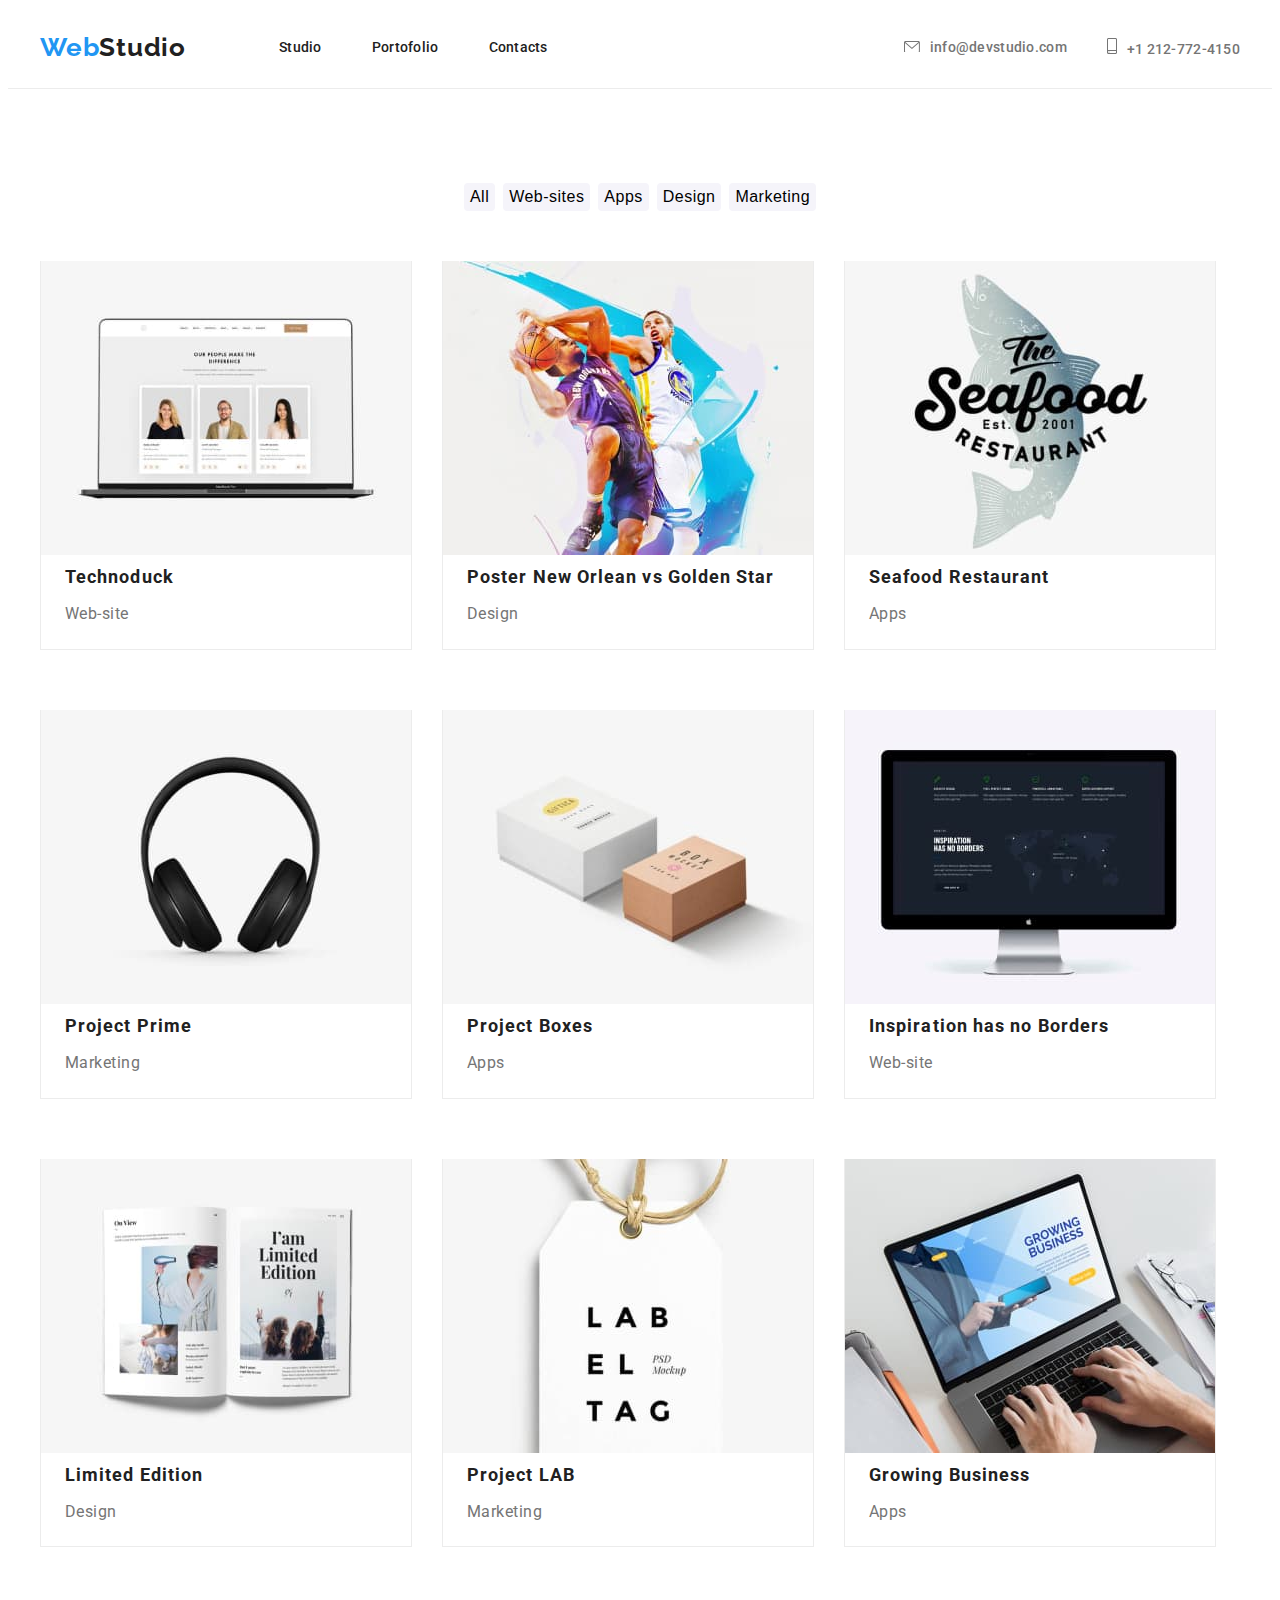
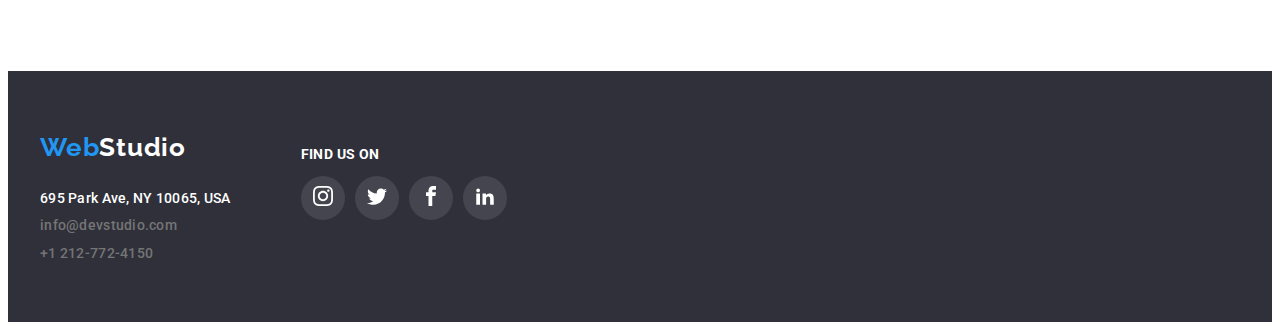
==== portofolio.html @ 4a03c385 "up" ====
<!DOCTYPE html>
<html lang="en">
  <head>
    <link rel="preconnect" href="https://fonts.googleapis.com" />
    <link rel="preconnect" href="https://fonts.gstatic.com" crossorigin />
    <link href="https://fonts.googleapis.com/css2?family=Raleway:wght@700&family=Roboto:wght@400;500;700;900&display=swap" rel="stylesheet" />
    <link rel="stylesheet" href="./css/styles.css" />
    <link rel="stylesheet" href="node_modules/modern-normalize/modern-normalize.css" />
    <meta charset="UTF-8" />
    <title>Portofolio</title>
  </head>
  <body>
    <header class="page-header">
      <section class="container page-header">
        <a class="logo" href="index.html">Studio</a>
        <nav class="header-navigation">
          <ul class="navigation-list undecorated-list">
            <li class="navigation-item"><a class="navigation-elements" href="index.html">Studio</a></li>
            <li class="navigation-item"><a class="navigation-elements" href="portofolio.html">Portofolio</a></li>
            <li class="navigation-item"><a class="navigation-elements" href="contacts.html">Contacts</a></li>
          </ul>
        </nav>
        <ul class="undecorated-list right-navigation-list">
          <li class="navigation-item">
            <a class="contact-list" href="mailto:info@devstudio.com"
              ><svg width="16px" height="12px"><use href="/images/icons.svg#icon-envelope"></use></svg>info@devstudio.com</a
            >
          </li>
          <li class="navigation-item">
            <a class="contact-list" href="tel:+12127724150"
              ><svg width="10px" height="16px"><use href="/images/icons.svg#icon-smartphone"></use></svg>+1 212-772-4150</a
            >
          </li>
        </ul>
      </section>
    </header>
    <main>
      <section class="section">
        <div class="container">
          <ul class="undecorated-list filter-section">
            <li class="filter-button"><button class="filter-list" type="button">All</button></li>
            <li class="filter-button"><button class="filter-list" type="button">Web-sites</button></li>
            <li class="filter-button"><button class="filter-list" type="button">Apps</button></li>
            <li class="filter-button"><button class="filter-list" type="button">Design</button></li>
            <li class="filter-button"><button class="filter-list" type="button">Marketing</button></li>
          </ul>
          <ul class="undecorated-list images-section">
            <li class="image-item">
              <img class="image-list" src="./images/laptop.jpg" alt="laptop" />
              <h2 class="image-title">Technoduck</h2>
              <p class="image-text">Web-site</p>
            </li>
            <li class="image-item">
              <img class="image-list" src="./images/basketball_player.jpg" alt="basketball player" />
              <h2 class="image-title">Poster New Orlean vs Golden Star</h2>
              <p class="image-text">Design</p>
            </li>
            <li class="image-item">
              <img class="image-list" src="./images/seafood_logo.jpg" alt="sea food logo" />
              <h2 class="image-title">Seafood Restaurant</h2>
              <p class="image-text">Apps</p>
            </li>
            <li class="image-item">
              <img class="image-list" src="./images/headphones.jpg" alt="headphones" />
              <h2 class="image-title">Project Prime</h2>
              <p class="image-text">Marketing</p>
            </li>
            <li class="image-item">
              <img class="image-list" src="./images/two_boxes.jpg" alt="two boxes" />
              <h2 class="image-title">Project Boxes</h2>
              <p class="image-text">Apps</p>
            </li>
            <li class="image-item">
              <img class="image-list" src="./images/computer_screen.jpg" alt="computer screen" />
              <h2 class="image-title">Inspiration has no Borders</h2>
              <p class="image-text">Web-site</p>
            </li>
            <li class="image-item">
              <img class="image-list" src="./images/book_page.jpg" alt="book page" />
              <h2 class="image-title">Limited Edition</h2>
              <p class="image-text">Design</p>
            </li>
            <li class="image-item">
              <img class="image-list" src="./images/necklace.jpg" alt="necklace" />
              <h2 class="image-title">Project LAB</h2>
              <p class="image-text">Marketing</p>
            </li>
            <li class="image-item">
              <img class="image-list" src="./images/using_laptop.jpg" alt="using laptop" />
              <h2 class="image-title">Growing Business</h2>
              <p class="image-text">Apps</p>
            </li>
          </ul>
        </div>
      </section>
    </main>
    <footer class="page-footer">
      <section class="container footer-items">
        <section class="footer-block">
      <a class="footer-logo footer-item" href="index.html">Studio</a>
      <address>
        <ul class="undecorated-list footer-list footer-item">
          <li class="footer-list-item"><a class="contact-list-footer" id="location" href="">695 Park Ave, NY 10065, USA</a></li>
          <li class="footer-list-item"><a class="contact-list-footer" href="mailto:info@devstudio.com">info@devstudio.com</a></li>
          <li class="footer-list-item"><a class="contact-list-footer" href="tel:+12127724150">+1 212-772-4150</a></li>
        </ul>
      </address></section>
      <section class="footer-block">
        <h3 class="footer-social-media-text">Find us on</h3>
        <div class="media-icons">
          <ul class="icon-list undecorated-list">
          <li class="icon-list-item-footer"><a href="#"><svg class="social-media-icons" width="20px" height="20px"><use href="/images/icons.svg#icon-instagram"></use></svg></a></li>
          <li class="icon-list-item-footer"> <a href="#"><svg class="social-media-icons" width="20px" height="20px"><use href="/images/icons.svg#icon-twitter"></use></svg></li></a>
          <li class="icon-list-item-footer"><a href="#"><svg class="social-media-icons" width="20px" height="20px"><use href="/images/icons.svg#icon-facebook"></use></svg></li></a>
          <li class="icon-list-item-footer"><a href="#"><svg class="social-media-icons" width="20px" height="20px"><use href="/images/icons.svg#icon-linkedin2"></use></svg></li></a>
        </ul></div>
      </section></section>
    </footer>
  </body>
</html>
---- css/styles.css ----
:root {
  --main-text-color: #212121;
  --main-backgroundcolor: #FFFFFF;
  --logo-color: #2196F3;

}

body {
  font-family: 'Roboto', sans-serif;
  font-style: normal;
  font-weight: 500;
  font-size: 14px;
  line-height: 1.14;
  color: var(--main-text-color);
  background-color: var(--main-backgroundcolor);
}

ul,
h1,
h2 {
  margin: 0;
  padding: 0px;
}

.page-header {
  display: flex;
  border-bottom: 1px solid #ECECEC;
  height: 80px;
  align-items: center;
  flex-direction: row;
}


.navigation-list,
.right-navigation-list {
  display: flex;
  flex-direction: row;
  gap: 50px;
}

.navigation-list,
.header-navigation {
  flex-grow: 1;
}

.right-navigation-list {
  display: flex;
  flex-direction: row;
  gap: 40px;
  align-items: center;
}

.navigation-item a svg {
  margin-right: 10px;
}

.navigation-item svg {
  color: #757575;
}

.navigation-list .navigation-elements {
  letter-spacing: 0.02em;
  color: var(--main-text-color);
  text-decoration: none;
}

.navigation-elements:hover {
  color: var(--logo-color);
}

.navigation-elements:focus {
  color: var(--logo-color);
}

.contact-list {
  letter-spacing: 0.02em;
  color: #757575;
  text-decoration: none;
  font-style: normal;
}


.contact-list:hover {
  color: var(--logo-color);
}

.contact-list:focus {
  color: var(--logo-color);
}

.logo {
  font-family: 'Raleway', sans-serif;
  font-weight: 700;
  font-size: 26px;
  line-height: 1.19;
  letter-spacing: 0.03em;
  text-decoration: none;
  color: var(--main-text-color);
  margin-right: 93px;

}

.logo::before {
  content: "Web";
  font-family: 'Raleway', sans-serif;
  font-weight: 700;
  font-size: 26px;
  line-height: 1.19;
  letter-spacing: 0.03em;
  color: var(--logo-color);
  text-decoration: none;
}

.section {
  padding-top: 94px;
  padding-bottom: 94px;
}

.undecorated-list {
  list-style: none;
}

.container {
  width: 1200px;
  margin: 0px auto;
}

.filter-section {
  display: flex;
  justify-content: center;
  margin-bottom: 50px;
  gap: 8px;
}

.filter-list {
  cursor: pointer;
  background: #F5F4FA;
  border-radius: 4px;
  border: none;
  font-size: 16px;
  line-height: 1.62;
  text-align: center;
  letter-spacing: 0.03em;
}

.filter-list:hover {
  background-color: var(--logo-color);
  color: #FFFFFF;
  box-shadow: 0px 3px 1px rgba(0, 0, 0, 0.1), 0px 1px 2px rgba(0, 0, 0, 0.08), 0px 2px 2px rgba(0, 0, 0, 0.12);
}

.filter-list:focus {
  background-color: var(--logo-color);
  color: #FFFFFF;
}

.images-section {
  display: flex;
  flex-wrap: wrap;
  flex-direction: row;
  gap: 30px;
}

.image-item {
  margin-bottom: 30px;
}

.image-list {
  width: 370px;
  list-style: none;

}

.image-item {
  border-bottom: 1px solid #ECECEC;
  border-right: 1px solid #ECECEC;
  border-left: 1px solid #ECECEC;

}

.image-item:hover {
  box-shadow: 0px 1px 1px rgba(0, 0, 0, 0.12), 0px 4px 4px rgba(0, 0, 0, 0.06), 1px 4px 6px rgba(0, 0, 0, 0.16);
}

.image-title {
  font-weight: 700;
  font-size: 18px;
  line-height: 2;
  letter-spacing: 0.06em;
  margin-left: 24px;
}

.image-text {
  font-weight: 400;
  font-size: 16px;
  line-height: 1.87;
  letter-spacing: 0.03em;
  color: #757575;
  margin-bottom: 20px;
  margin-top: 4px;
  margin-left: 24px;
}

/* StudioSection*/


.hero-section {
  background: #2F303A;
  box-sizing: border-box;
  display: flex;
  height: 600px;
  align-items: center;
  justify-content: center;
  flex-direction: column;
  width: 100%;
  background: linear-gradient(rgba(0, 0, 0, 0.60), rgba(0, 0, 0, 0.60)), url(/images/poeple_at_desk.jpg)
}

.hero-section h1 {
  font-weight: 900;
  font-size: 44px;
  line-height: 1.36;
  text-align: center;
  letter-spacing: 0.06em;
  text-transform: uppercase;
  color: #FFFFFF;
  width: 696px;
  margin-bottom: 30px;
}

.hero-section button {
  background: #2196F3;
  box-shadow: 0px 4px 4px rgba(0, 0, 0, 0.15);
  border-radius: 4px;
  border: none;
  font-weight: 700;
  font-size: 16px;
  line-height: 1.88;
  letter-spacing: 0.06em;
  color: #FFFFFF;
  padding: 10px 19px 10px 20px;
}

.what-we-do-section {
  background: #FFFFFF;
}

.activities-icons {
  background-color: #F5F4FA;
  width: 270px;
  height: 120px;
  border-radius: 4px;
  margin-bottom: 30px;
}

.what-we-do-section ul,
.our-team-section ul,
.contact-list,
.navigation-elements {
  list-style: none;
}


.icon-list {
  display: flex;
  flex-direction: row;
  gap: 10px;
  justify-content: center;
}

.media-icons {
  display: flex;
  justify-content: center;
  margin-bottom: 30px;
}

.icon-list .icon-list-item {
  display: flex;
  width: 44px;
  height: 44px;
  align-items: center;
  justify-content: center;
}

.icon-list .icon-list-item:hover {
  background: #2196F3;
  border-radius: 50%;

}

.icon-list-item a {
  color: #AFB1B8;
}

.icon-list-item svg {
  fill: currentColor;
}

.icon-list-item a:hover {
  color: #FFFFFF;
}

.activities-section,
.team-images,
.studio-images,
.customers-icons {
  display: flex;
  justify-content: center;
}

.studio-images,
.activities-section,
.team-images {
  gap: 30px;
}

.activities-item svg {
  fill: currentColor;
}

.team-images {
  justify-content: center;
}

.activities-title {
  margin-top: 94px;
}

.activities-item h3 {
  margin: 0px 0px 10px 0px;
}

.main-titles {
  font-weight: 700;
  font-size: 36px;
  line-height: 42px;
  text-align: center;
  letter-spacing: 0.03em;
  color: var(--main-text-color);
  margin-bottom: 50px;
}

.activities-item h3 {
  font-weight: 700;
  font-size: 14px;
  line-height: 16px;
  letter-spacing: 0.03em;
  text-transform: uppercase;
  color: var(--main-text-color);
}

.activities-item p {
  font-weight: 400;
  font-size: 14px;
  line-height: 1.71;
  letter-spacing: 0.03em;
  color: #757575;
  width: 270px;
}

.team-images-item {
  background: #FFFFFF;
  box-shadow: 0px 1px 3px rgba(0, 0, 0, 0.12), 0px 1px 1px rgba(0, 0, 0, 0.14), 0px 2px 1px rgba(0, 0, 0, 0.2);
  border-radius: 0px 0px 4px 4px;
}

.our-team-section {
  background: #F5F4FA;
  width: 100%;
}

.team-images-item h3 {
  font-size: 16px;
  line-height: 19px;
  text-align: center;
  letter-spacing: 0.03em;
  color: var(--main-text-color);
}

.team-images-item p {
  font-weight: 400;
  font-size: 16px;
  line-height: 19px;
  text-align: center;
  letter-spacing: 0.03em;
  color: #757575;
}

.customers-icons {
  gap: 30px;
}

.customers-icon {
  background-color: #FFFFFF;
  border: 1px solid #AFB1B8;
  border-radius: 4px;
  width: 170px;
  height: 92px;
  display: flex;
  align-items: center;
  justify-content: center;
}


.page-footer {
  background: #2F303A;
  width: 100%;
  display: flex;
  flex-direction: row;
  height: 251px;
  align-items: center;
}

.footer-items {
  display: flex;
  flex-direction: row;
  gap: 70px;
}

.footer-social-media-text {
  color: #FFFFFF;
  font-weight: 700;
  font-size: 14px;
  line-height: 16px;
  letter-spacing: 0.03em;
  text-transform: uppercase;
}

.contact-list-footer {
  letter-spacing: 0.02em;
  color: #757575;
  text-decoration: none;
  font-style: normal;
}

.footer-list {
  display: flex;
  gap: 12px;
  flex-direction: column;
  margin-top: 28px;
}

.footer-logo {
  font-family: 'Raleway', sans-serif;
  font-weight: 700;
  font-size: 26px;
  line-height: 1.19;
  letter-spacing: 0.03em;
  text-decoration: none;
  color: #FFFFFF;
}

.footer-logo:before {
  content: "Web";
  font-family: 'Raleway', sans-serif;
  font-weight: 700;
  font-size: 26px;
  line-height: 1.19;
  letter-spacing: 0.03em;
  color: var(--logo-color);
  text-decoration: none;
}

.icon-list .icon-list-item-footer {
  display: flex;
  width: 44px;
  height: 44px;
  align-items: center;
  justify-content: center;
}

.icon-list .icon-list-item-footer:hover {
  background: #2196F3;
  border-radius: 50%;
}

.icon-list .icon-list-item-footer {
  background: rgba(255, 255, 255, 0.1);
  border-radius: 50%;
}

.icon-list-item-footer a {
  fill: #FFFFFF;
}

.contact-list-footer:hover {
  color: var(--logo-color);
}

#location {
  color: #FFFFFF;
}
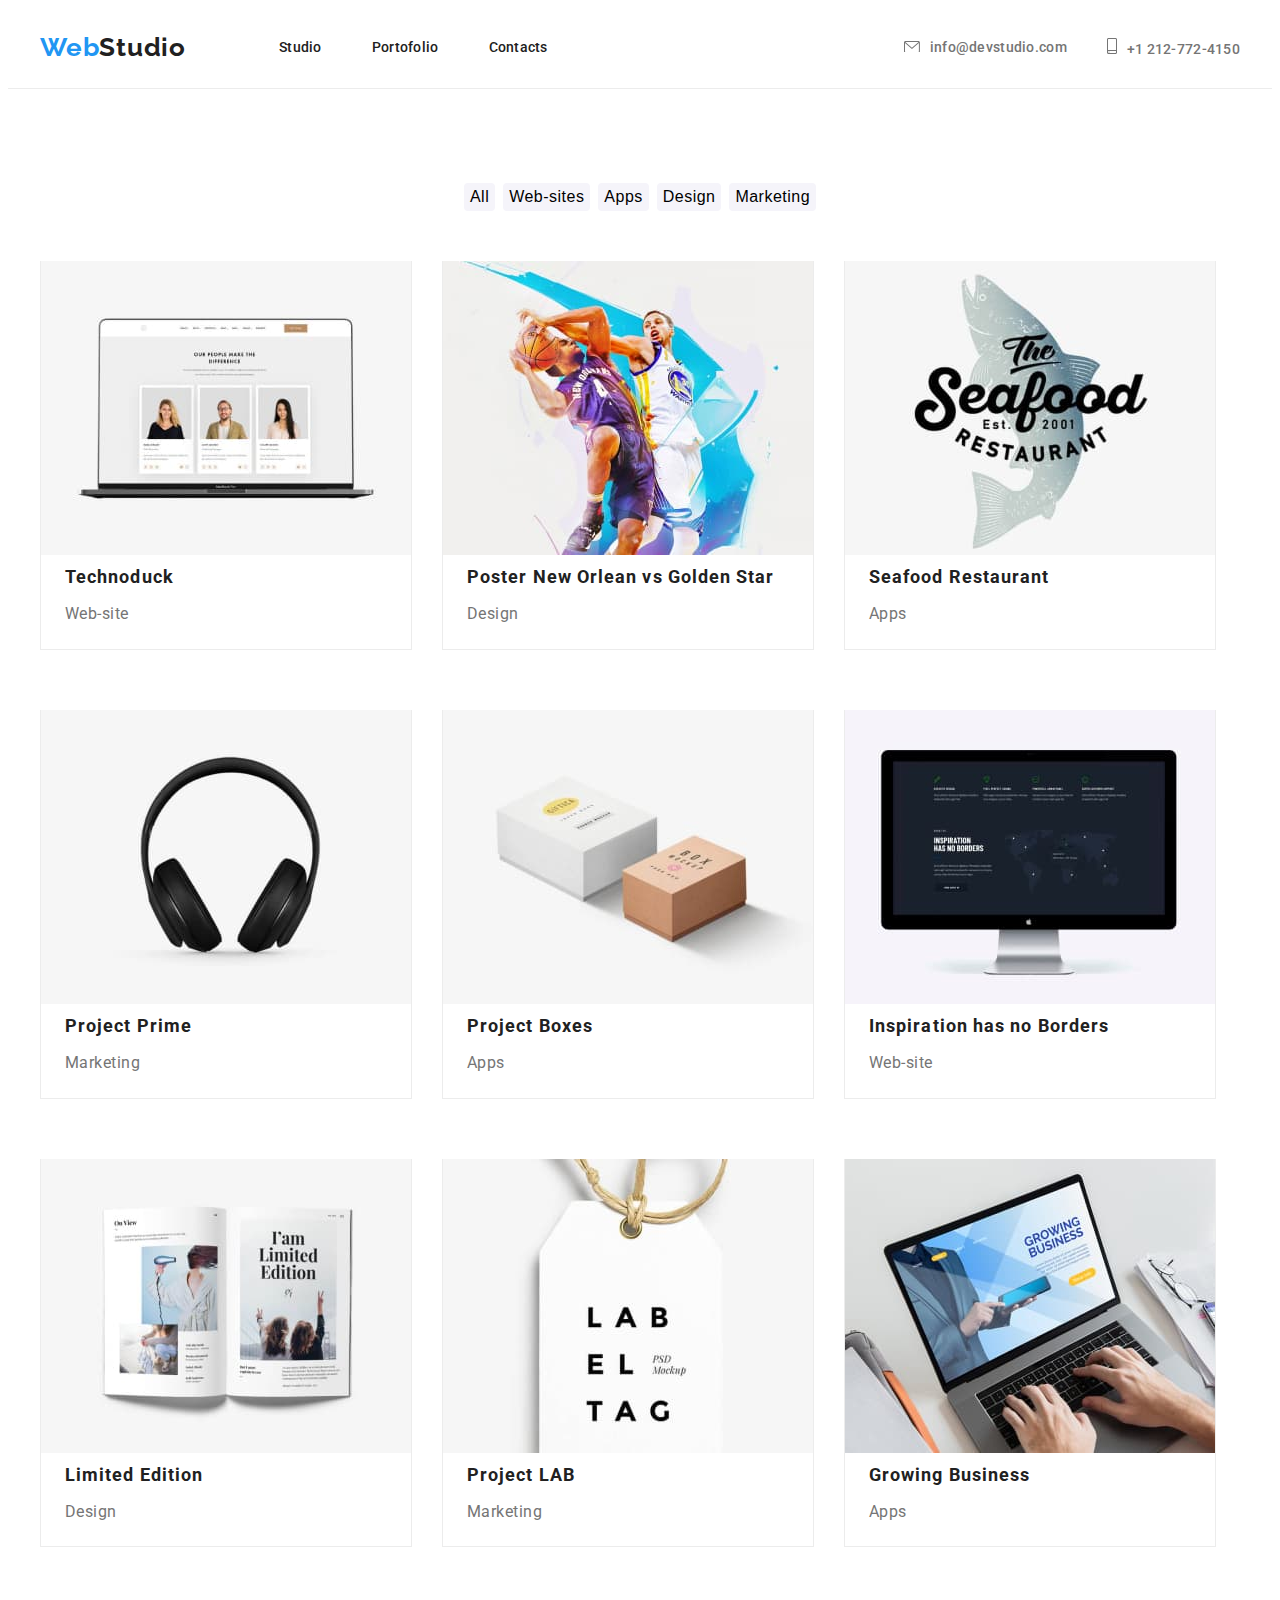
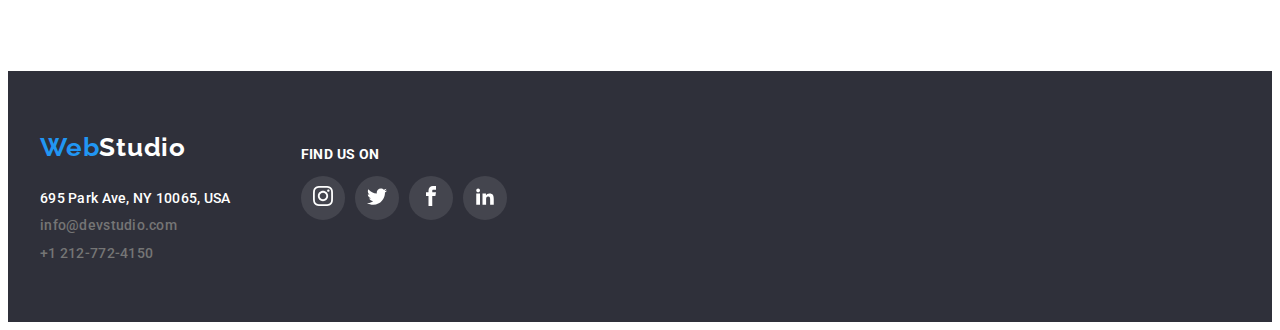
==== commit f48f4b48: "up4" ====
--- a/portofolio.html
+++ b/portofolio.html
@@ -23,12 +23,12 @@
         <ul class="undecorated-list right-navigation-list">
           <li class="navigation-item">
             <a class="contact-list" href="mailto:info@devstudio.com"
-              ><svg width="16px" height="12px"><use href="/images/icons.svg#icon-envelope"></use></svg>info@devstudio.com</a
+              ><svg width="16px" height="12px"><use href="./images/icons.svg#icon-envelope"></use></svg>info@devstudio.com</a
             >
           </li>
           <li class="navigation-item">
             <a class="contact-list" href="tel:+12127724150"
-              ><svg width="10px" height="16px"><use href="/images/icons.svg#icon-smartphone"></use></svg>+1 212-772-4150</a
+              ><svg width="10px" height="16px"><use href="./images/icons.svg#icon-smartphone"></use></svg>+1 212-772-4150</a
             >
           </li>
         </ul>
@@ -109,10 +109,10 @@
         <h3 class="footer-social-media-text">Find us on</h3>
         <div class="media-icons">
           <ul class="icon-list undecorated-list">
-          <li class="icon-list-item-footer"><a href="#"><svg class="social-media-icons" width="20px" height="20px"><use href="/images/icons.svg#icon-instagram"></use></svg></a></li>
-          <li class="icon-list-item-footer"> <a href="#"><svg class="social-media-icons" width="20px" height="20px"><use href="/images/icons.svg#icon-twitter"></use></svg></li></a>
-          <li class="icon-list-item-footer"><a href="#"><svg class="social-media-icons" width="20px" height="20px"><use href="/images/icons.svg#icon-facebook"></use></svg></li></a>
-          <li class="icon-list-item-footer"><a href="#"><svg class="social-media-icons" width="20px" height="20px"><use href="/images/icons.svg#icon-linkedin2"></use></svg></li></a>
+          <li class="icon-list-item-footer"><a href="#"><svg class="social-media-icons" width="20px" height="20px"><use href="./images/icons.svg#icon-instagram"></use></svg></a></li>
+          <li class="icon-list-item-footer"> <a href="#"><svg class="social-media-icons" width="20px" height="20px"><use href="./images/icons.svg#icon-twitter"></use></svg></li></a>
+          <li class="icon-list-item-footer"><a href="#"><svg class="social-media-icons" width="20px" height="20px"><use href="./images/icons.svg#icon-facebook"></use></svg></li></a>
+          <li class="icon-list-item-footer"><a href="#"><svg class="social-media-icons" width="20px" height="20px"><use href="./images/icons.svg#icon-linkedin2"></use></svg></li></a>
         </ul></div>
       </section></section>
     </footer>
--- a/css/styles.css
+++ b/css/styles.css
@@ -55,7 +55,7 @@
 }
 
 .navigation-item svg {
-  color: #757575;
+  fill: #757575;
 }
 
 .navigation-list .navigation-elements {
@@ -213,7 +213,7 @@
   justify-content: center;
   flex-direction: column;
   width: 100%;
-  background: linear-gradient(rgba(0, 0, 0, 0.60), rgba(0, 0, 0, 0.60)), url(/images/poeple_at_desk.jpg)
+  background: linear-gradient(rgba(0, 0, 0, 0.60), rgba(0, 0, 0, 0.60)), url(./images/poeple_at_desk.jpg)
 }
 
 .hero-section h1 {
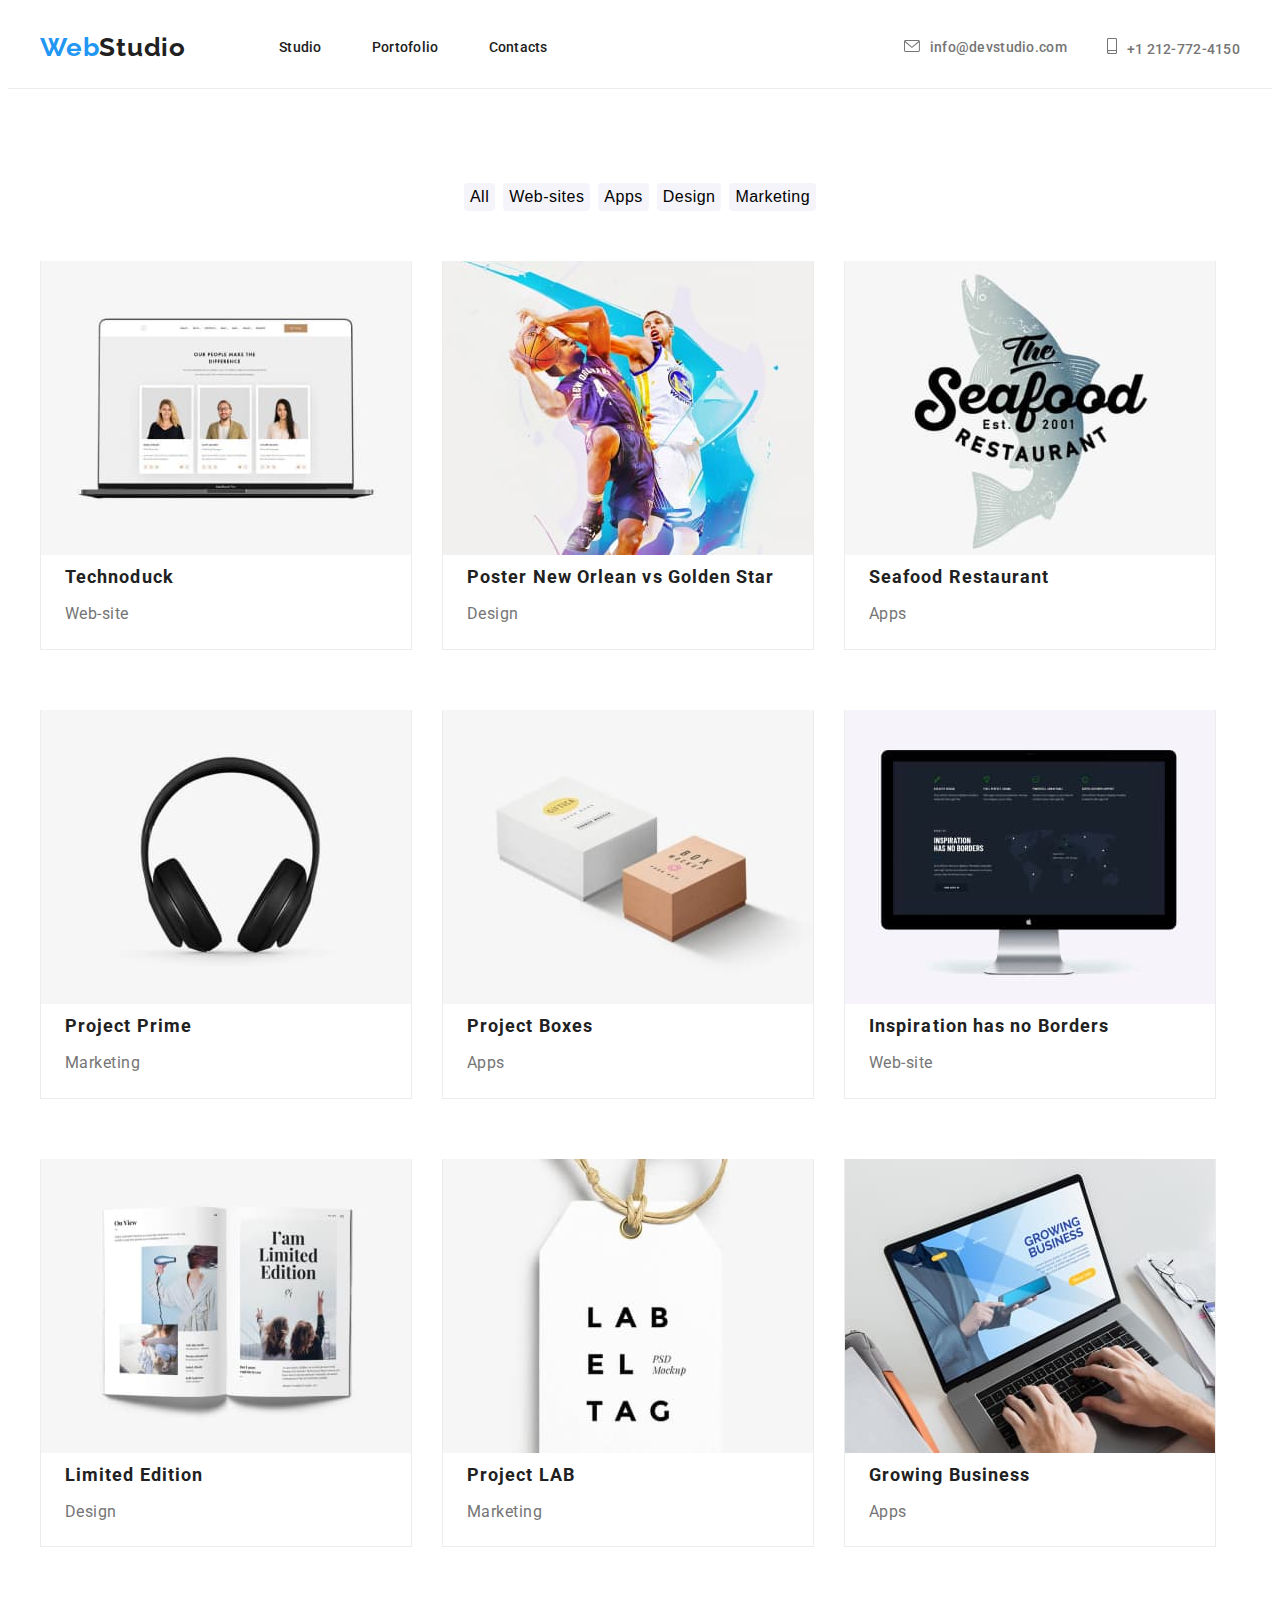
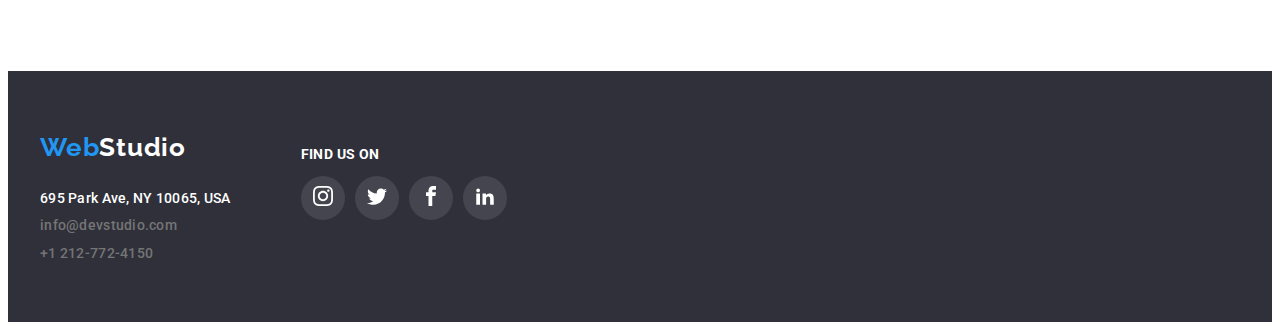
==== commit c3ce4cde: "Update portofolio.html" ====
--- a/portofolio.html
+++ b/portofolio.html
@@ -21,16 +21,8 @@
           </ul>
         </nav>
         <ul class="undecorated-list right-navigation-list">
-          <li class="navigation-item">
-            <a class="contact-list" href="mailto:info@devstudio.com"
-              ><svg width="16px" height="12px"><use href="./images/icons.svg#icon-envelope"></use></svg>info@devstudio.com</a
-            >
-          </li>
-          <li class="navigation-item">
-            <a class="contact-list" href="tel:+12127724150"
-              ><svg width="10px" height="16px"><use href="./images/icons.svg#icon-smartphone"></use></svg>+1 212-772-4150</a
-            >
-          </li>
+          <li class="navigation-item"><a class="contact-list" href="mailto:info@devstudio.com"><svg width="16px" height="12px"><use href="./images/icons.svg#icon-envelope"></use></svg>info@devstudio.com</a></li>
+          <li class="navigation-item"><a class="contact-list" href="tel:+12127724150"><svg width="10px" height="16px"><use href="./images/icons.svg#icon-smartphone"></use></svg>+1 212-772-4150</a></li>
         </ul>
       </section>
     </header>
--- a/css/styles.css
+++ b/css/styles.css
@@ -58,6 +58,10 @@
   fill: #757575;
 }
 
+.navigation-item svg:hover {
+  fill: var(--logo-color);
+}
+
 .navigation-list .navigation-elements {
   letter-spacing: 0.02em;
   color: var(--main-text-color);
@@ -180,6 +184,7 @@
 
 .image-item:hover {
   box-shadow: 0px 1px 1px rgba(0, 0, 0, 0.12), 0px 4px 4px rgba(0, 0, 0, 0.06), 1px 4px 6px rgba(0, 0, 0, 0.16);
+  cursor: pointer;
 }
 
 .image-title {
@@ -213,7 +218,7 @@
   justify-content: center;
   flex-direction: column;
   width: 100%;
-  background: linear-gradient(rgba(0, 0, 0, 0.60), rgba(0, 0, 0, 0.60)), url(./images/poeple_at_desk.jpg)
+  background: linear-gradient(rgba(0, 0, 0, 0.60), rgba(0, 0, 0, 0.60)), url("../images/people_at_desk.jpg");
 }
 
 .hero-section h1 {
@@ -401,6 +406,17 @@
   justify-content: center;
 }
 
+.customers-icon svg {
+  fill: #afb1b8;
+}
+
+.customers-icon:hover {
+  border: 1px solid var(--logo-color);
+}
+
+.customers-icon svg:hover {
+  fill: var(--logo-color);
+}
 
 .page-footer {
   background: #2F303A;
